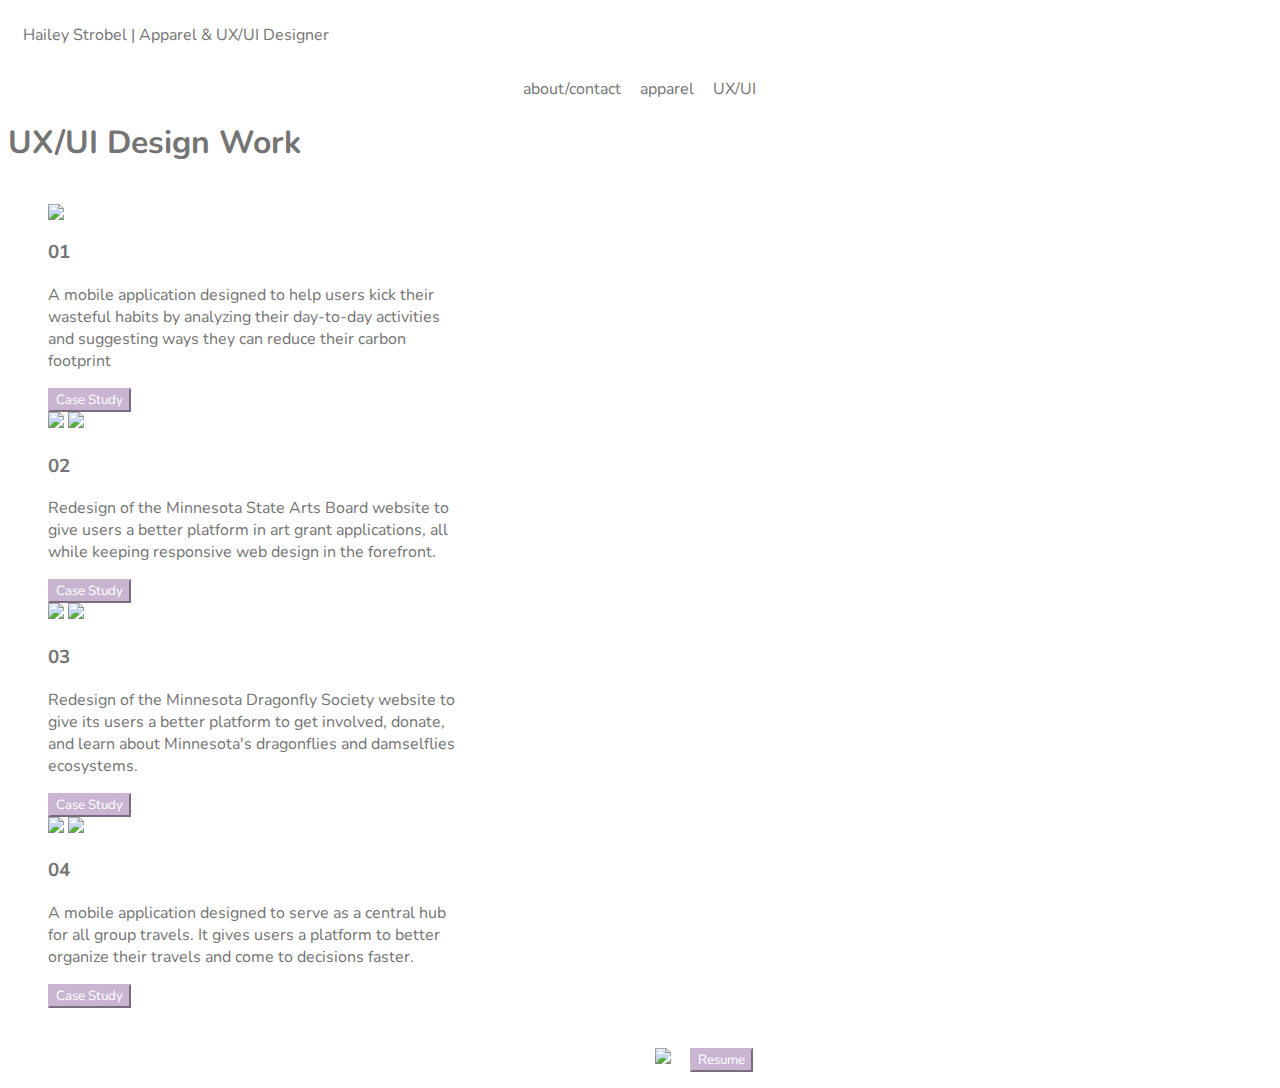
==== Design Work/index.html @ 534663b7 "commit2" ====
<!DOCTYPE html>
<html>
  <head>
    <title>Homework 18</title>
    <link href="css/style.css" type="text/css" rel="stylesheet">
    <link rel="preconnect" href="https://fonts.gstatic.com">
<link href="https://fonts.googleapis.com/css2?family=Nunito&display=swap" rel="stylesheet">
</head>
<body>
    <header class="navigation">
        <p class="inline-block">Hailey Strobel | Apparel & UX/UI Designer</p>
        <ul>
            <li class="inline-block">about/contact</li>
            <li class="inline-block">apparel</li>
            <li class="inline-block">UX/UI</li>
        </ul>
</header>
<!--  My UX Design Work section coded using CSS flex -->
<section>
<h1>UX/UI Design Work</h1>
<div class="flex-container">
    <img src="Images/unnamed 2.png">
<div>
    <h3>01</h3>
    <p>A mobile application designed to help users kick their wasteful habits by analyzing their day-to-day activities and suggesting ways they can reduce their carbon footprint</p>
    <button type="button">Case Study</button>
</div>
<div>
    <img src="Images/Group 4.png">
    <img src="Images/hompageiphone 2.png">
</div>
<div>
    <h3>02</h3>
    <p>Redesign of the Minnesota State Arts Board website to give users a better platform in art grant applications, all while keeping responsive web design in the forefront.</p>
    <button type="button">Case Study</button>
</div>
<div>
    <img src="Images/Group 5.png">
    <img src="Images/mdsiphone 2.png">
</div>
<div>
    <h3>03</h3>
    <p>Redesign of the Minnesota Dragonfly Society website to give its users a better platform to get involved, donate, and learn about Minnesota's dragonflies and damselflies ecosystems.
</p>
    <button type="button">Case Study</button>
</div>
<div>
    <img src="Images/splash screen 2.png">
    <img src="Images/itinerary page_everythingadded 2png">
</div>
<div>
    <h3>04</h3>
    <p>A mobile application designed to serve as a central hub for all group travels. It gives users a platform to better organize their travels and come to decisions faster. </p>
    <button type="button">Case Study</button>
</div>
</section>
<footer id="footer">
    <ul>
        <li class="inline-block"><img src="Images/Linkedin.png"></li>
        <li class="inline-block"><button type="button">Resume</button></li>
    </ul>
</footer>
</body>
</html>
---- Design Work/css/style.css ----
.inline-block {
    display: inline-block;
    vertical-align: top;
    font-family: 'Nunito', sans-serif;
    padding-left: 15px;
}
.navigation {
    font-family: 'Nunito', sans-serif;
    color: #747474;
    width: 1000px;
}
h1 {
    font-family: 'Nunito', sans-serif;
    color: #747474;
}
.flex-container {
    display: flex;
    flex-direction: column;
    font-family: 'Nunito', sans-serif;
    color: #747474;
    width: 33%;
    margin: 25px;
    padding: 15px;
}
#footer {
    bottom: 0;
    width: 100%;
}
ul {
    width: 50%;
    margin-left: auto;
}
button {
    background-color: #C9B5D2;
    border-color: #C9B5D2;
    font-family: 'Nunito', sans-serif;
    color: white;
}
@media only screen and (max-width: 600px) {
    body {
      flex-direction: column;
      width: 100%;
    }
  }
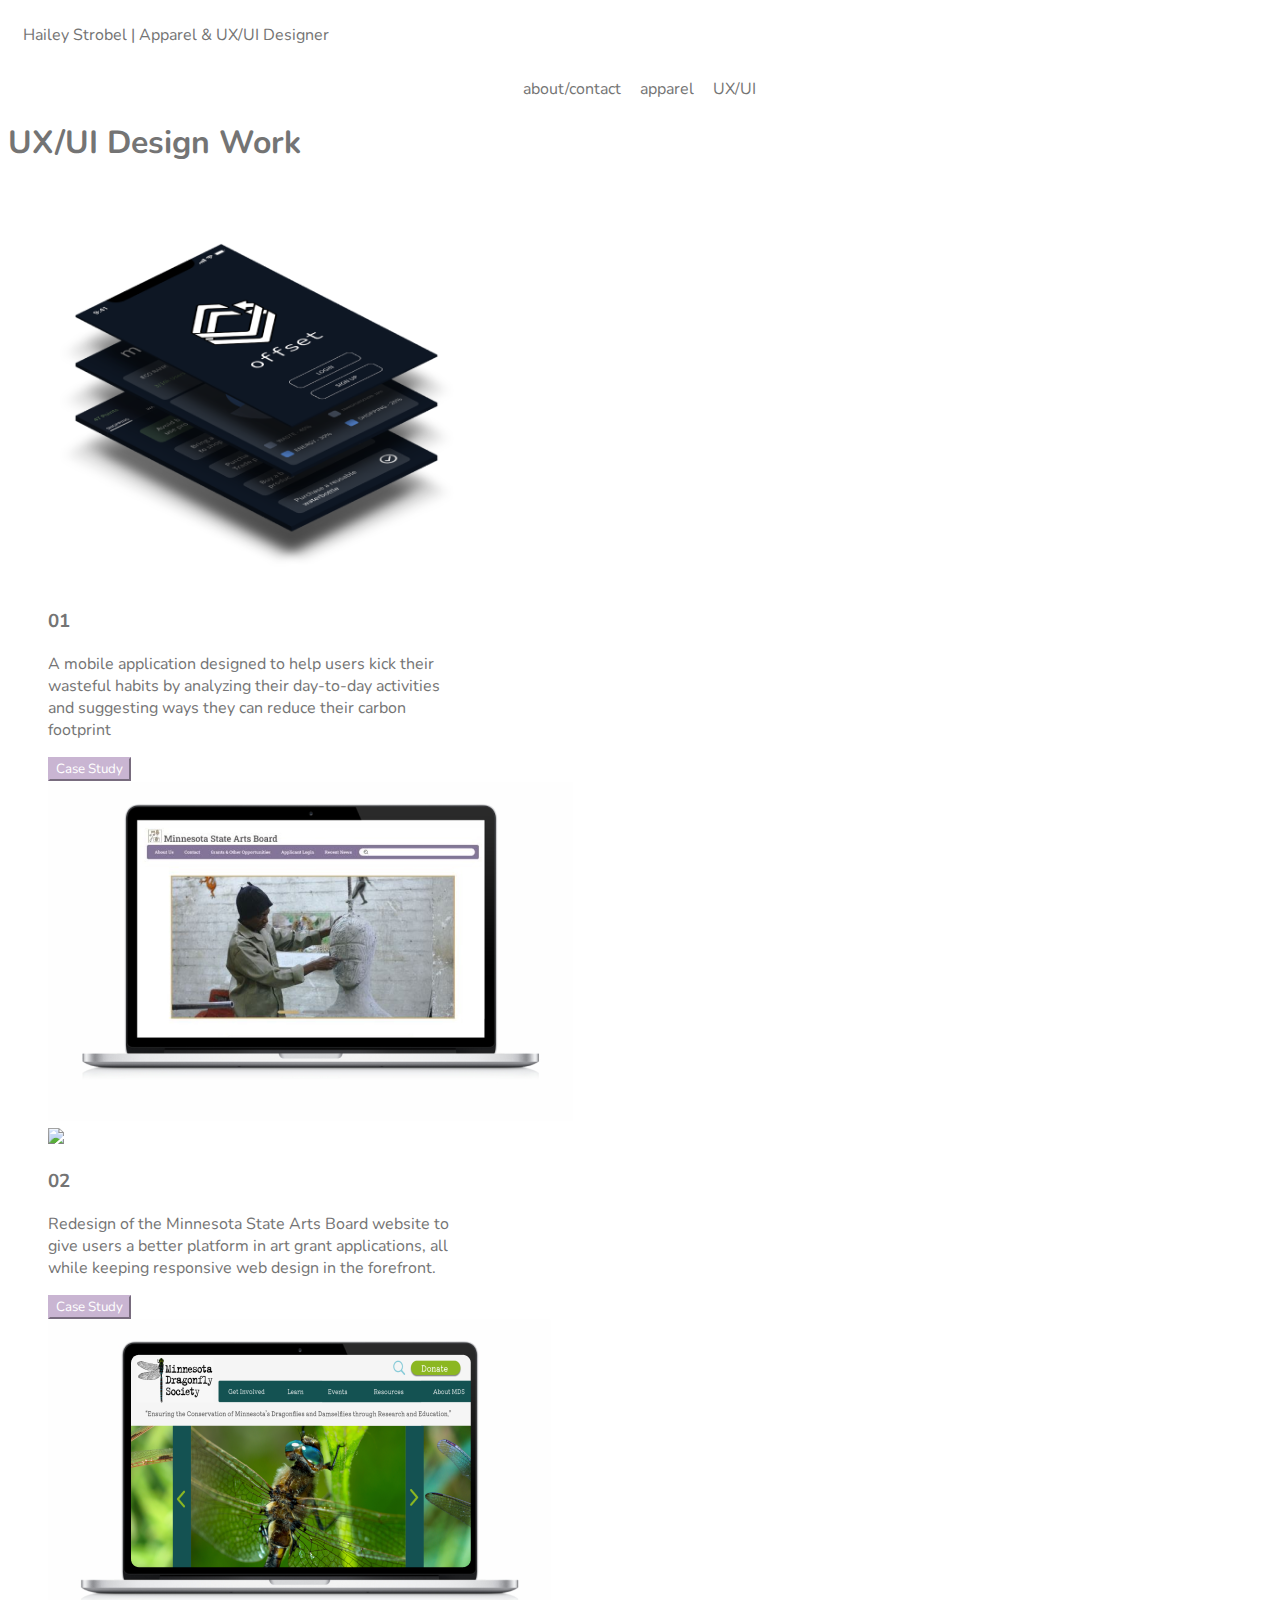
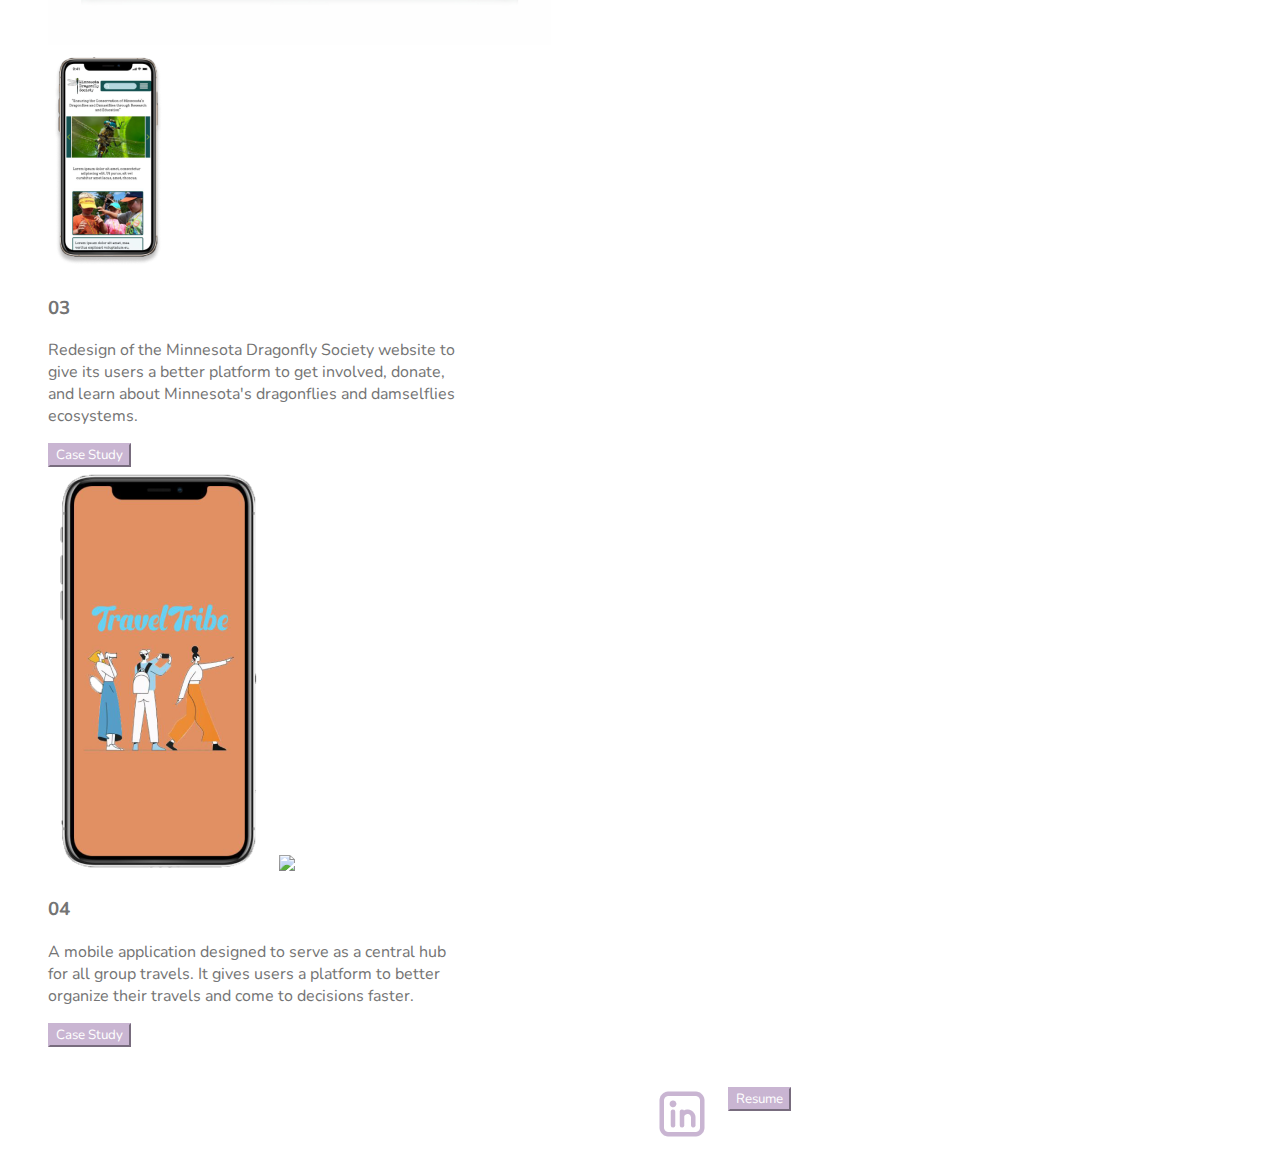
==== commit c452cdd1: "commit FINAL" ====
--- a/Design Work/index.html
+++ b/Design Work/index.html
@@ -19,15 +19,15 @@
 <section>
 <h1>UX/UI Design Work</h1>
 <div class="flex-container">
-    <img src="Images/unnamed 2.png">
+    <img src="imgs/unnamed 2.png">
 <div>
     <h3>01</h3>
     <p>A mobile application designed to help users kick their wasteful habits by analyzing their day-to-day activities and suggesting ways they can reduce their carbon footprint</p>
     <button type="button">Case Study</button>
 </div>
 <div>
-    <img src="Images/Group 4.png">
-    <img src="Images/hompageiphone 2.png">
+    <img src="imgs/Group 4.png">
+    <img src="imgs/hompageiphone 2.png">
 </div>
 <div>
     <h3>02</h3>
@@ -35,8 +35,8 @@
     <button type="button">Case Study</button>
 </div>
 <div>
-    <img src="Images/Group 5.png">
-    <img src="Images/mdsiphone 2.png">
+    <img src="imgs/Group 5.png">
+    <img src="imgs/mdsiphone 2.png">
 </div>
 <div>
     <h3>03</h3>
@@ -45,8 +45,8 @@
     <button type="button">Case Study</button>
 </div>
 <div>
-    <img src="Images/splash screen 2.png">
-    <img src="Images/itinerary page_everythingadded 2png">
+    <img src="imgs/splash screen 2.png">
+    <img src="imgs/itinerary page_everythingadded 2png">
 </div>
 <div>
     <h3>04</h3>
@@ -56,7 +56,7 @@
 </section>
 <footer id="footer">
     <ul>
-        <li class="inline-block"><img src="Images/Linkedin.png"></li>
+        <li class="inline-block"><img src="imgs/Linkedin.png"></li>
         <li class="inline-block"><button type="button">Resume</button></li>
     </ul>
 </footer>
